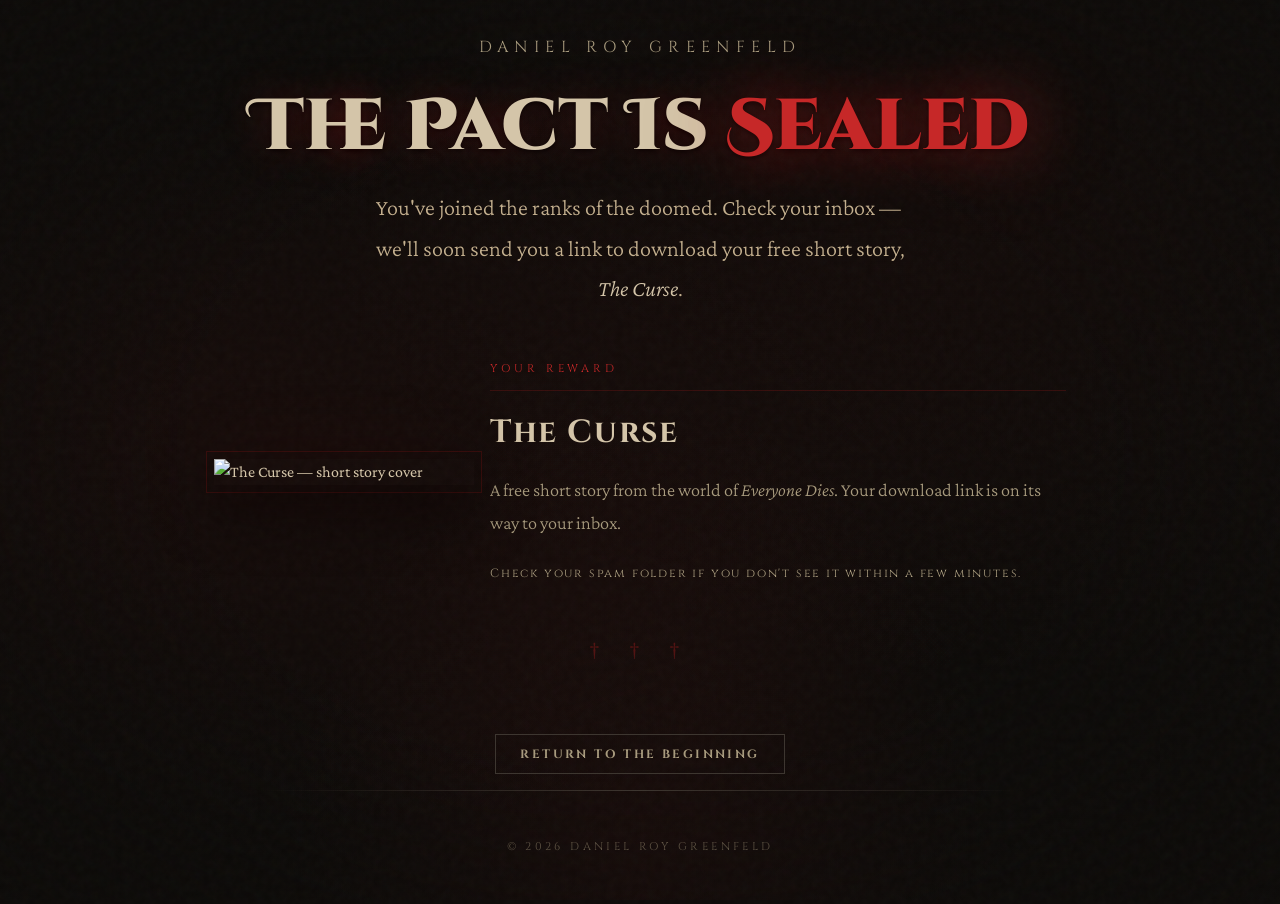
==== templates/signed_up.html @ 9774871b "Convert over to grum daniel" ====
<!DOCTYPE html>
<html lang="en">
<head>
    <meta charset="UTF-8">
    <meta name="viewport" content="width=device-width, initial-scale=1.0">
    <title>You're In — Daniel Roy Greenfeld</title>
    <meta name="description" content="You've joined the ranks. A free short story is on its way.">
    <link rel="preconnect" href="https://fonts.googleapis.com">
    <link rel="preconnect" href="https://fonts.gstatic.com" crossorigin>
    <link href="https://fonts.googleapis.com/css2?family=Cinzel:wght@400;700;900&family=Crimson+Pro:ital,wght@0,300;0,400;0,600;1,300;1,400&family=Cinzel+Decorative:wght@700;900&display=swap" rel="stylesheet">
    <style>
        *, *::before, *::after {
            margin: 0;
            padding: 0;
            box-sizing: border-box;
        }

        :root {
            --blood: #8b1a1a;
            --blood-bright: #c62828;
            --blood-glow: #e53935;
            --bone: #d4c5a9;
            --bone-dim: #a89b7e;
            --parchment: #c4b08f;
            --charcoal: #1a1714;
            --obsidian: #0d0b09;
            --ash: #2a2520;
            --smoke: #3d3630;
            --ember: rgba(198, 40, 40, 0.6);
        }

        html {
            scroll-behavior: smooth;
        }

        body {
            background-color: var(--obsidian);
            color: var(--bone);
            font-family: 'Crimson Pro', Georgia, serif;
            overflow-x: hidden;
            line-height: 1.6;
            -webkit-font-smoothing: antialiased;
        }

        /* ---- ATMOSPHERIC BACKGROUND ---- */
        .atmosphere {
            position: fixed;
            top: 0;
            left: 0;
            width: 100%;
            height: 100%;
            pointer-events: none;
            z-index: 0;
        }

        .atmosphere::before {
            content: '';
            position: absolute;
            top: 0;
            left: 0;
            width: 100%;
            height: 100%;
            background:
                radial-gradient(ellipse at 20% 50%, rgba(139, 26, 26, 0.08) 0%, transparent 60%),
                radial-gradient(ellipse at 80% 20%, rgba(139, 26, 26, 0.05) 0%, transparent 50%),
                radial-gradient(ellipse at 50% 100%, rgba(139, 26, 26, 0.1) 0%, transparent 40%);
        }

        .atmosphere::after {
            content: '';
            position: absolute;
            top: 0;
            left: 0;
            width: 100%;
            height: 100%;
            background:
                radial-gradient(ellipse at center, transparent 50%, var(--obsidian) 100%);
        }

        .grain {
            position: fixed;
            top: -50%;
            left: -50%;
            width: 200%;
            height: 200%;
            pointer-events: none;
            z-index: 1;
            opacity: 0.03;
            background-image: url("data:image/svg+xml,%3Csvg viewBox='0 0 256 256' xmlns='http://www.w3.org/2000/svg'%3E%3Cfilter id='noise'%3E%3CfeTurbulence type='fractalNoise' baseFrequency='0.9' numOctaves='4' stitchTiles='stitch'/%3E%3C/filter%3E%3Crect width='100%25' height='100%25' filter='url(%23noise)'/%3E%3C/svg%3E");
        }

        /* ---- EMBERS ---- */
        .embers {
            position: fixed;
            top: 0;
            left: 0;
            width: 100%;
            height: 100%;
            pointer-events: none;
            z-index: 2;
            overflow: hidden;
        }

        .ember {
            position: absolute;
            width: 2px;
            height: 2px;
            background: var(--blood-bright);
            border-radius: 50%;
            box-shadow: 0 0 6px 2px var(--ember), 0 0 12px 4px rgba(198, 40, 40, 0.3);
            animation: float-up linear infinite;
            opacity: 0;
        }

        .ember:nth-child(1) { left: 10%; animation-duration: 14s; animation-delay: 0s; }
        .ember:nth-child(2) { left: 25%; animation-duration: 18s; animation-delay: 3s; }
        .ember:nth-child(3) { left: 45%; animation-duration: 16s; animation-delay: 7s; }
        .ember:nth-child(4) { left: 65%; animation-duration: 20s; animation-delay: 2s; }
        .ember:nth-child(5) { left: 80%; animation-duration: 15s; animation-delay: 5s; }
        .ember:nth-child(6) { left: 35%; animation-duration: 22s; animation-delay: 9s; }
        .ember:nth-child(7) { left: 55%; animation-duration: 17s; animation-delay: 11s; }
        .ember:nth-child(8) { left: 90%; animation-duration: 19s; animation-delay: 1s; }

        @keyframes float-up {
            0% {
                transform: translateY(100vh) translateX(0) scale(0);
                opacity: 0;
            }
            10% {
                opacity: 0.8;
                transform: translateY(90vh) translateX(10px) scale(1);
            }
            50% {
                opacity: 0.4;
            }
            90% {
                opacity: 0;
            }
            100% {
                transform: translateY(-10vh) translateX(-20px) scale(0.3);
                opacity: 0;
            }
        }

        /* ---- MAIN CONTENT ---- */
        .content {
            position: relative;
            z-index: 10;
        }

        /* ---- CONFIRMATION SECTION ---- */
        .confirmation {
            min-height: 40vh;
            display: flex;
            flex-direction: column;
            align-items: center;
            justify-content: center;
            padding: 2rem 1.5rem;
            text-align: center;
            position: relative;
        }

        .author-name {
            font-family: 'Cinzel', serif;
            font-weight: 400;
            font-size: clamp(0.75rem, 1.5vw, 1rem);
            letter-spacing: 0.4em;
            text-transform: uppercase;
            color: var(--bone-dim);
            margin-bottom: 2rem;
            opacity: 0;
            animation: fade-in 1.5s ease 0.3s forwards;
        }

        .author-name a {
            color: inherit;
            text-decoration: none;
        }

        .author-name a:hover {
            color: var(--bone);
        }

        .confirm-title {
            font-family: 'Cinzel Decorative', 'Cinzel', serif;
            font-weight: 900;
            font-size: clamp(2.2rem, 6vw, 4.5rem);
            line-height: 1;
            color: var(--bone);
            text-shadow:
                0 0 40px rgba(139, 26, 26, 0.4),
                0 2px 4px rgba(0, 0, 0, 0.8);
            margin-bottom: 1.5rem;
            opacity: 0;
            animation: title-reveal 2s ease 0.6s forwards;
        }

        .confirm-title .blood {
            color: var(--blood-bright);
            text-shadow:
                0 0 60px rgba(198, 40, 40, 0.6),
                0 0 120px rgba(198, 40, 40, 0.3),
                0 2px 4px rgba(0, 0, 0, 0.8);
        }

        .confirm-message {
            font-family: 'Crimson Pro', serif;
            font-weight: 300;
            font-size: clamp(1.1rem, 2.5vw, 1.4rem);
            color: var(--parchment);
            max-width: 550px;
            margin: 0 auto 1rem;
            line-height: 1.8;
            opacity: 0;
            animation: fade-in 1.5s ease 1.2s forwards;
        }

        .confirm-message em {
            font-style: italic;
            color: var(--bone);
        }

        /* ---- STORY PREVIEW ---- */
        .story-preview {
            max-width: 900px;
            margin: 0 auto;
            padding: 0 1.5rem 1rem;
            display: grid;
            grid-template-columns: auto 1fr;
            gap: 1rem;
            align-items: center;
            opacity: 0;
            animation: fade-in 1.5s ease 1.8s forwards;
        }

        .story-cover-container {
            position: relative;
            justify-self: center;
        }

        .story-cover-container::before {
            content: '';
            position: absolute;
            top: -8px;
            left: -8px;
            right: -8px;
            bottom: -8px;
            border: 1px solid rgba(139, 26, 26, 0.3);
            pointer-events: none;
        }

        .story-cover-container::after {
            content: '';
            position: absolute;
            top: 0;
            left: 0;
            right: 0;
            bottom: 0;
            box-shadow:
                0 20px 60px rgba(0, 0, 0, 0.8),
                0 0 80px rgba(139, 26, 26, 0.15);
            pointer-events: none;
        }

        .story-cover-img {
            display: block;
            max-width: 100%;
            width: 260px;
            height: auto;
        }

        .story-details {
            display: flex;
            flex-direction: column;
            gap: 1rem;
        }

        .section-label {
            font-family: 'Cinzel', serif;
            font-size: 0.7rem;
            letter-spacing: 0.35em;
            text-transform: uppercase;
            color: var(--blood-bright);
            padding-bottom: 0.75rem;
            border-bottom: 1px solid rgba(139, 26, 26, 0.3);
        }

        .story-title {
            font-family: 'Cinzel', serif;
            font-weight: 700;
            font-size: clamp(1.4rem, 3vw, 2rem);
            color: var(--bone);
            letter-spacing: 0.05em;
        }

        .story-description {
            font-family: 'Crimson Pro', serif;
            font-weight: 300;
            font-size: 1.15rem;
            line-height: 1.8;
            color: var(--bone-dim);
        }

        .inbox-note {
            font-family: 'Cinzel', serif;
            font-size: 0.75rem;
            letter-spacing: 0.15em;
            color: var(--bone-dim);
            margin-top: 0.5rem;
        }

        /* ---- ORNAMENT ---- */
        .ornament {
            display: block;
            text-align: center;
            font-family: 'Crimson Pro', serif;
            font-size: 1.5rem;
            color: var(--blood);
            opacity: 0.5;
            margin: 2rem auto;
            letter-spacing: 0.5em;
        }

        /* ---- BACK LINK ---- */
        .back-section {
            padding: 2rem 1.5rem 1rem;
            text-align: center;
            opacity: 0;
            animation: fade-in 1.5s ease 2.2s forwards;
        }

        .btn-ghost {
            display: inline-block;
            font-family: 'Cinzel', serif;
            font-weight: 700;
            font-size: 0.75rem;
            letter-spacing: 0.2em;
            text-transform: uppercase;
            text-decoration: none;
            padding: 0.8em 2em;
            background: transparent;
            color: var(--bone-dim);
            border: 1px solid var(--smoke);
            transition: all 0.4s ease;
            cursor: pointer;
        }

        .btn-ghost:hover {
            border-color: var(--blood);
            color: var(--bone);
        }

        /* ---- FOOTER ---- */
        footer {
            padding: 3rem 1.5rem;
            text-align: center;
            position: relative;
        }

        footer::before {
            content: '';
            position: absolute;
            top: 0;
            left: 20%;
            width: 60%;
            height: 1px;
            background: linear-gradient(90deg, transparent, var(--smoke), transparent);
        }

        .footer-name {
            font-family: 'Cinzel', serif;
            font-size: 0.7rem;
            letter-spacing: 0.3em;
            text-transform: uppercase;
            color: var(--bone-dim);
            opacity: 0.5;
        }

        @keyframes fade-in {
            from { opacity: 0; transform: translateY(12px); }
            to { opacity: 1; transform: translateY(0); }
        }

        @keyframes title-reveal {
            from { opacity: 0; transform: translateY(20px) scale(0.97); }
            to { opacity: 1; transform: translateY(0) scale(1); }
        }

        /* ---- RESPONSIVE ---- */
        @media (max-width: 768px) {
            .story-preview {
                grid-template-columns: 1fr;
                gap: 2rem;
                text-align: center;
            }

            .story-cover-img {
                width: 220px;
            }

            .story-cover-container {
                justify-self: center;
            }
        }

        @media (max-width: 480px) {
            .confirmation {
                padding: 2rem 1rem;
            }

            .story-cover-img {
                width: 200px;
            }
        }
    </style>
</head>
<body>

    <!-- Atmospheric layers -->
    <div class="atmosphere"></div>
    <div class="grain"></div>
    <div class="embers">
        <div class="ember"></div>
        <div class="ember"></div>
        <div class="ember"></div>
        <div class="ember"></div>
        <div class="ember"></div>
        <div class="ember"></div>
        <div class="ember"></div>
        <div class="ember"></div>
    </div>

    <div class="content">

        <!-- ======== CONFIRMATION ======== -->
        <section class="confirmation">
            <p class="author-name"><a href="/">Daniel Roy Greenfeld</a></p>
            <h1 class="confirm-title">The Pact Is <span class="blood">Sealed</span></h1>
            <p class="confirm-message">
                You've joined the ranks of the doomed. Check your inbox&thinsp;&mdash;&thinsp;we'll
                soon send you a link to download your free short story,
                <em>The Curse</em>.
            </p>
        </section>

        <!-- ======== STORY PREVIEW ======== -->
        <div class="story-preview">
            <div class="story-cover-container">
                <img
                    class="story-cover-img"
                    src="/static/images/the-curse.png"
                    alt="The Curse — short story cover"
                >
            </div>
            <div class="story-details">
                <p class="section-label">Your Reward</p>
                <h2 class="story-title">The Curse</h2>
                <p class="story-description">
                    A free short story from the world of <em>Everyone Dies</em>.
                    Your download link is on its way to your inbox.
                </p>
                <p class="inbox-note">Check your spam folder if you don't see it within a few minutes.</p>
            </div>
        </div>

        <span class="ornament">&#x2020; &#x2020; &#x2020;</span>

        <div class="back-section">
            <a href="/" class="btn-ghost">Return to the Beginning</a>
        </div>

        <!-- ======== FOOTER ======== -->
        <footer>
            <p class="footer-name">&copy; 2026 Daniel Roy Greenfeld</p>
        </footer>

    </div>

</body>
</html>
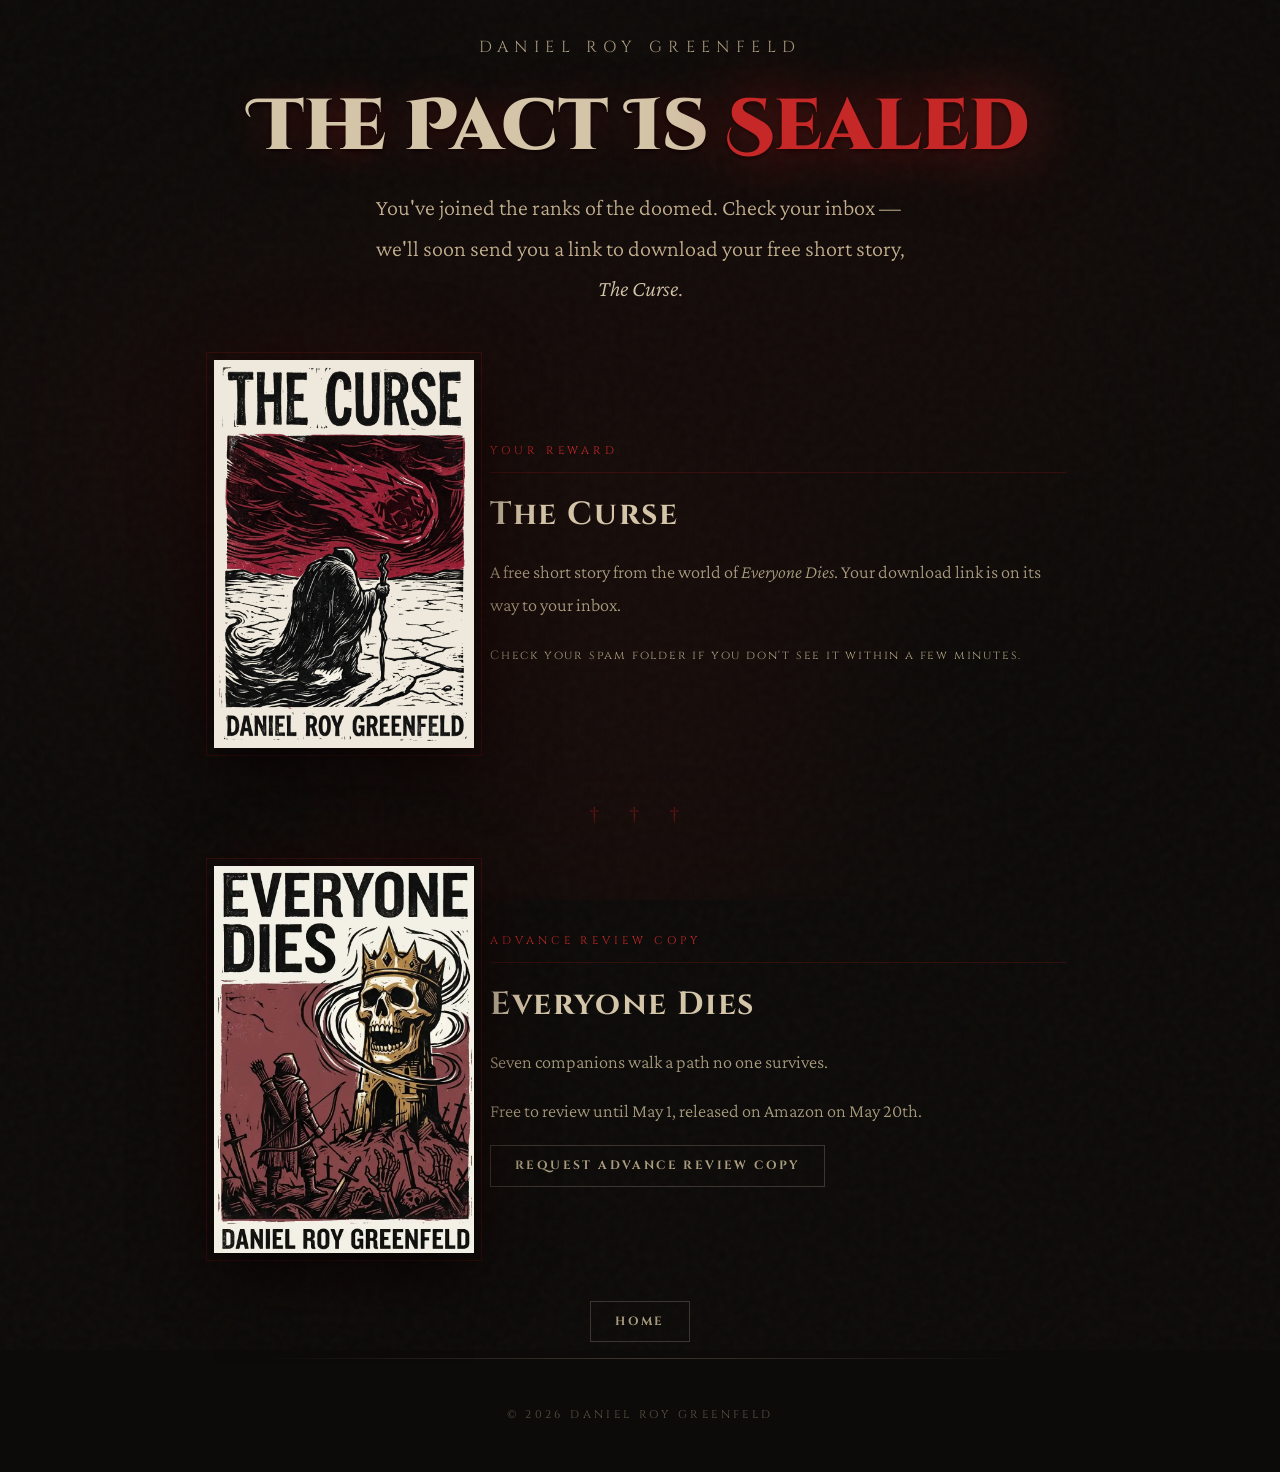
==== commit eb8e36fa: "Link to ARC of Everyone Dies" ====
--- a/templates/signed_up.html
+++ b/templates/signed_up.html
@@ -465,8 +465,30 @@
 
         <span class="ornament">&#x2020; &#x2020; &#x2020;</span>
 
+        <!-- ======== STORY PREVIEW ======== -->
+        <div class="story-preview">
+            <div class="story-cover-container">
+                <img
+                    class="story-cover-img"
+                    src="/static/images/everyone-dies.webp"
+                    alt="Everyone Dies Novel"
+                >
+            </div>
+            <div class="story-details">
+                <p class="section-label">Advance Review Copy</p>
+                <h2 class="story-title">Everyone Dies</h2>
+                <p class="story-description">
+                    Seven companions walk a path no one survives. 
+                </p>         
+                <p class="story-description">
+                    Free to review until May 1, released on Amazon on May 20th.
+                </p>                                
+                <p class="story-description"><a href="/arc" class="btn-ghost">Request advance review copy</a></p>
+            </div>
+        </div>        
+
         <div class="back-section">
-            <a href="/" class="btn-ghost">Return to the Beginning</a>
+            <a href="/" class="btn-ghost">Home</a>
         </div>
 
         <!-- ======== FOOTER ======== -->
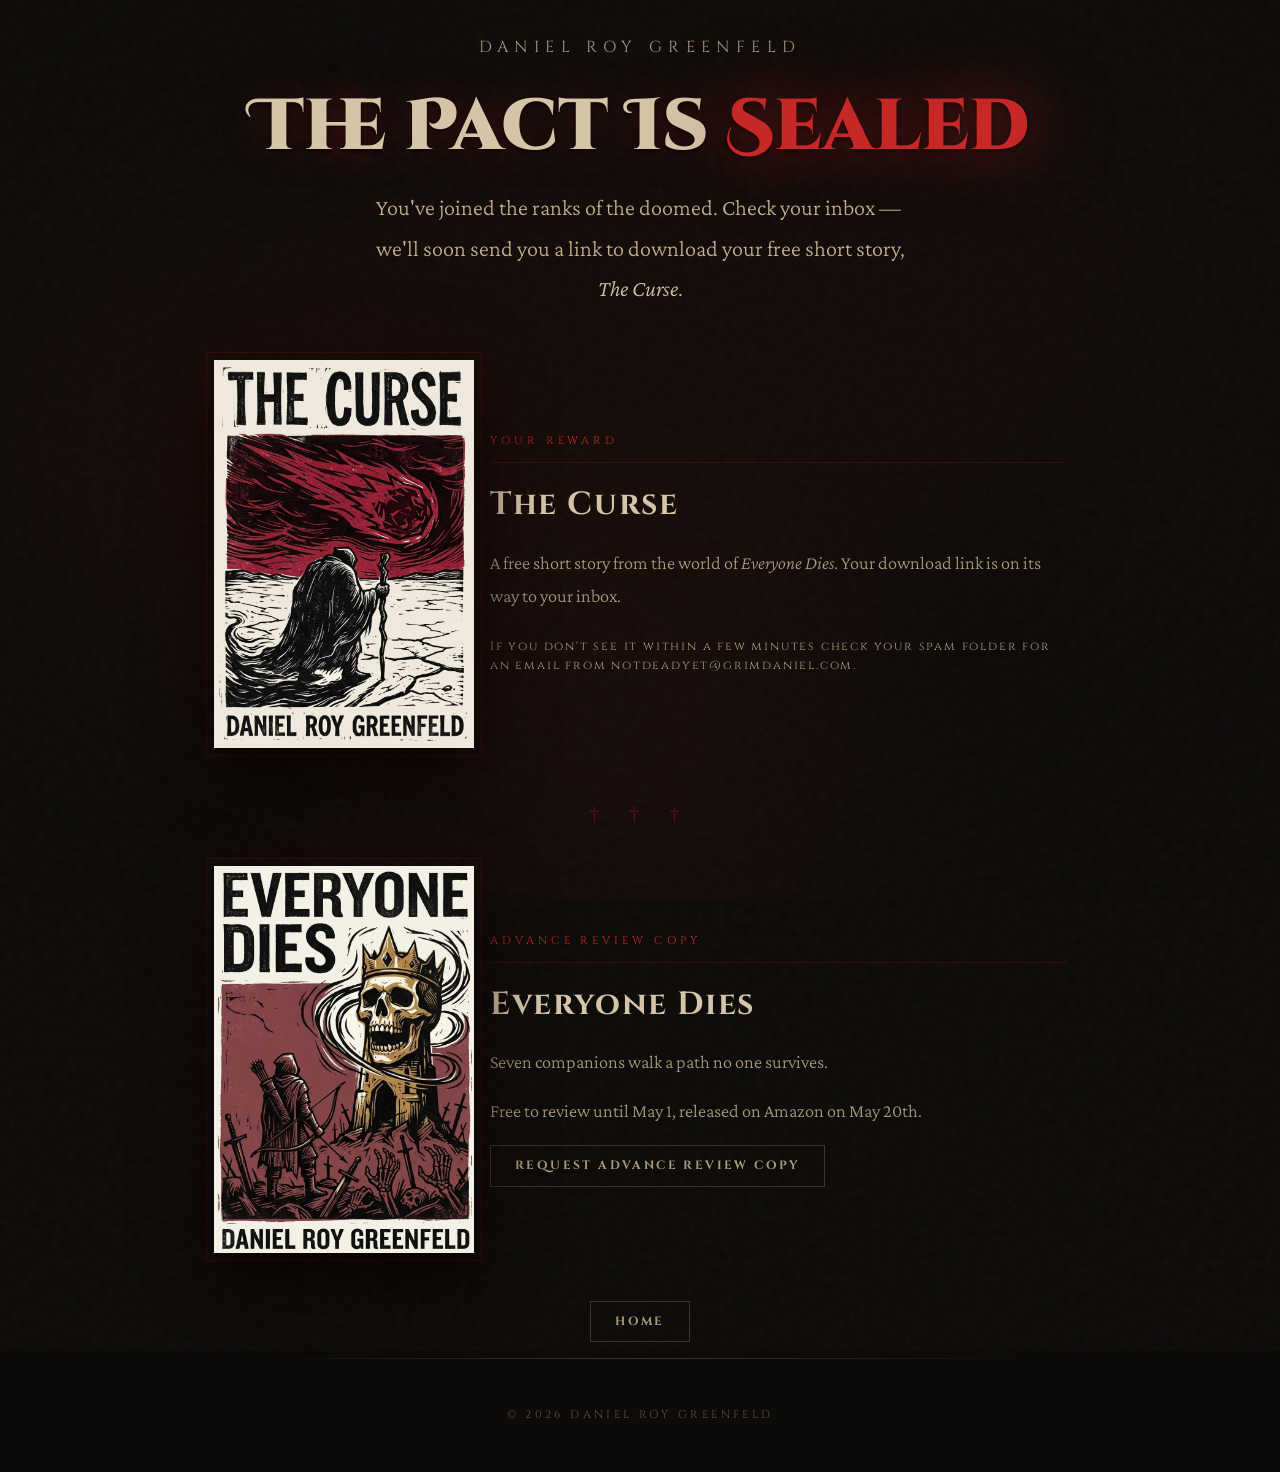
==== commit e9b2012d: "Cleaner englush" ====
--- a/templates/signed_up.html
+++ b/templates/signed_up.html
@@ -459,7 +459,7 @@
                     A free short story from the world of <em>Everyone Dies</em>.
                     Your download link is on its way to your inbox.
                 </p>
-                <p class="inbox-note">Check your spam folder if you don't see it within a few minutes.</p>
+                <p class="inbox-note">If you don't see it within a few minutes check your spam folder for an email from notdeadyet@grimdaniel.com.</p>
             </div>
         </div>
 
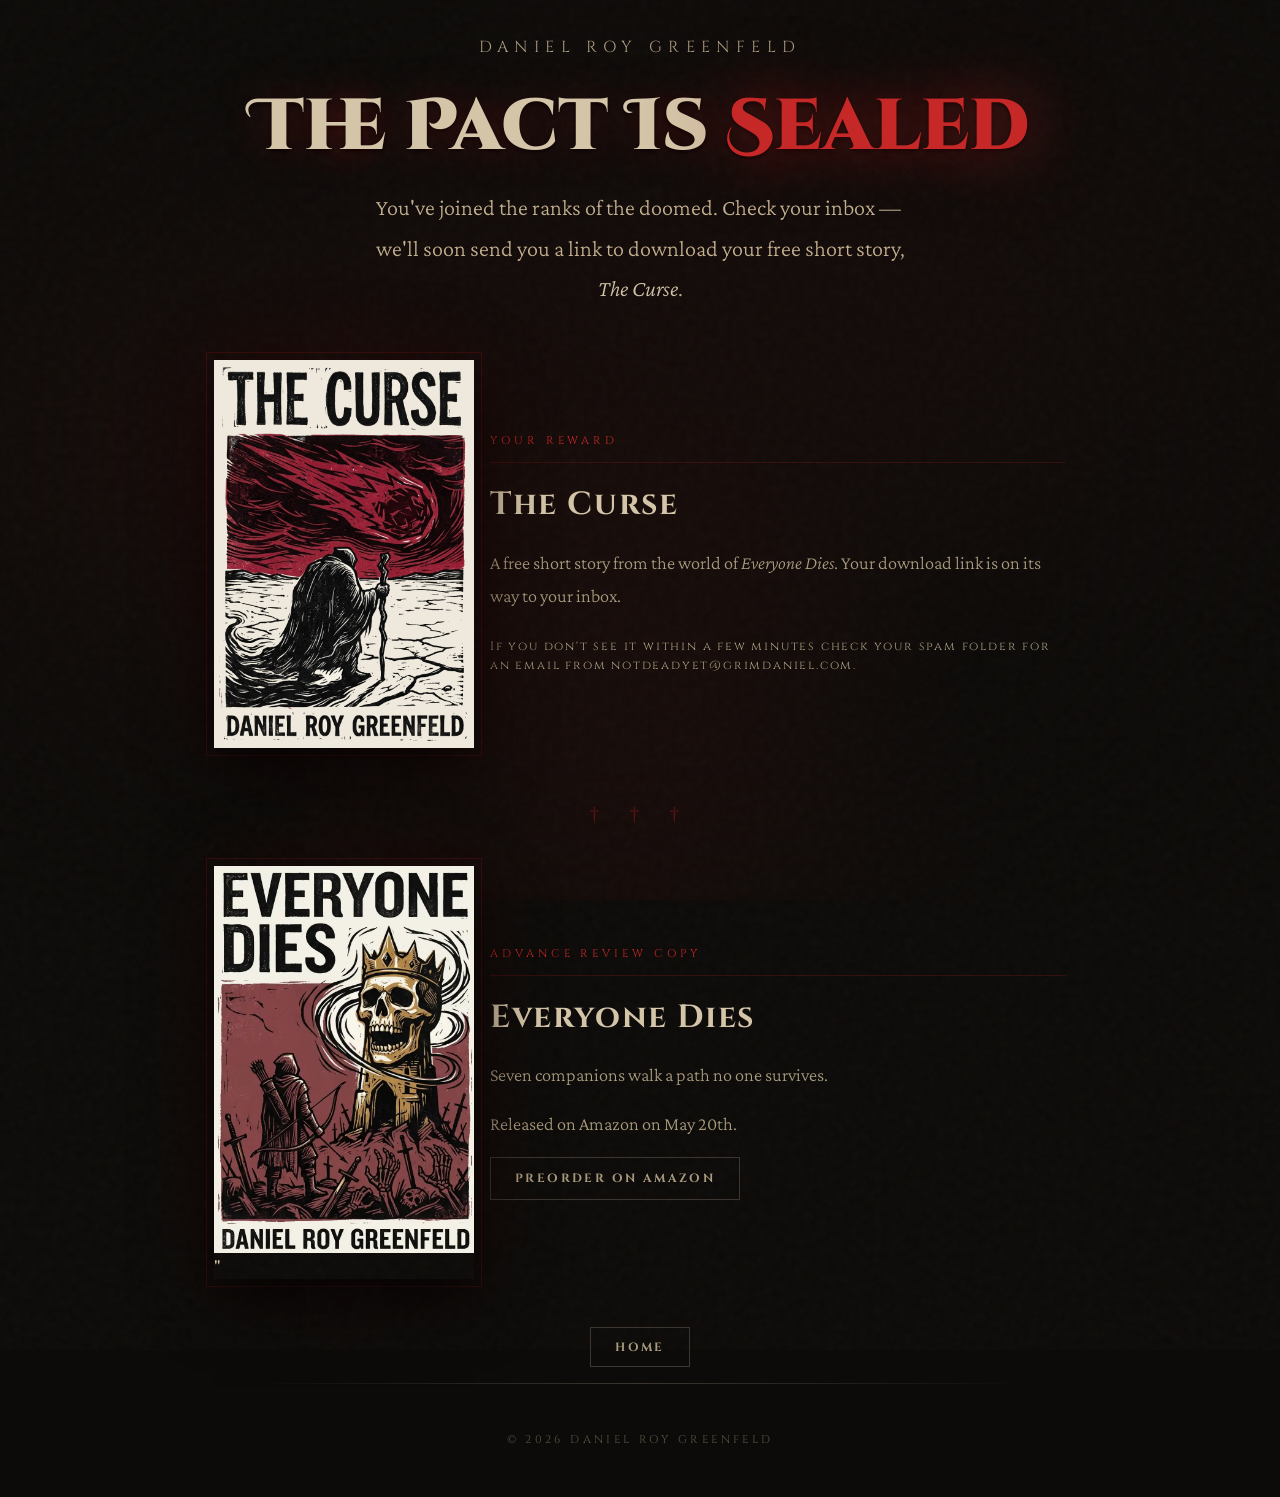
==== commit 9a0f6a0b: "Add redirect link" ====
--- a/templates/signed_up.html
+++ b/templates/signed_up.html
@@ -468,11 +468,13 @@
         <!-- ======== STORY PREVIEW ======== -->
         <div class="story-preview">
             <div class="story-cover-container">
+                <a href="/preorder-everyone-dies">
                 <img
                     class="story-cover-img"
                     src="/static/images/everyone-dies.webp"
                     alt="Everyone Dies Novel"
                 >
+                </a>"
             </div>
             <div class="story-details">
                 <p class="section-label">Advance Review Copy</p>
@@ -481,9 +483,9 @@
                     Seven companions walk a path no one survives. 
                 </p>         
                 <p class="story-description">
-                    Free to review until May 1, released on Amazon on May 20th.
+                    Released on Amazon on May 20th.
                 </p>                                
-                <p class="story-description"><a href="/arc" class="btn-ghost">Request advance review copy</a></p>
+                <p class="story-description"><a href="/preorder-everyone-dies" class="btn-ghost">Preorder on Amazon</a></p>
             </div>
         </div>        
 
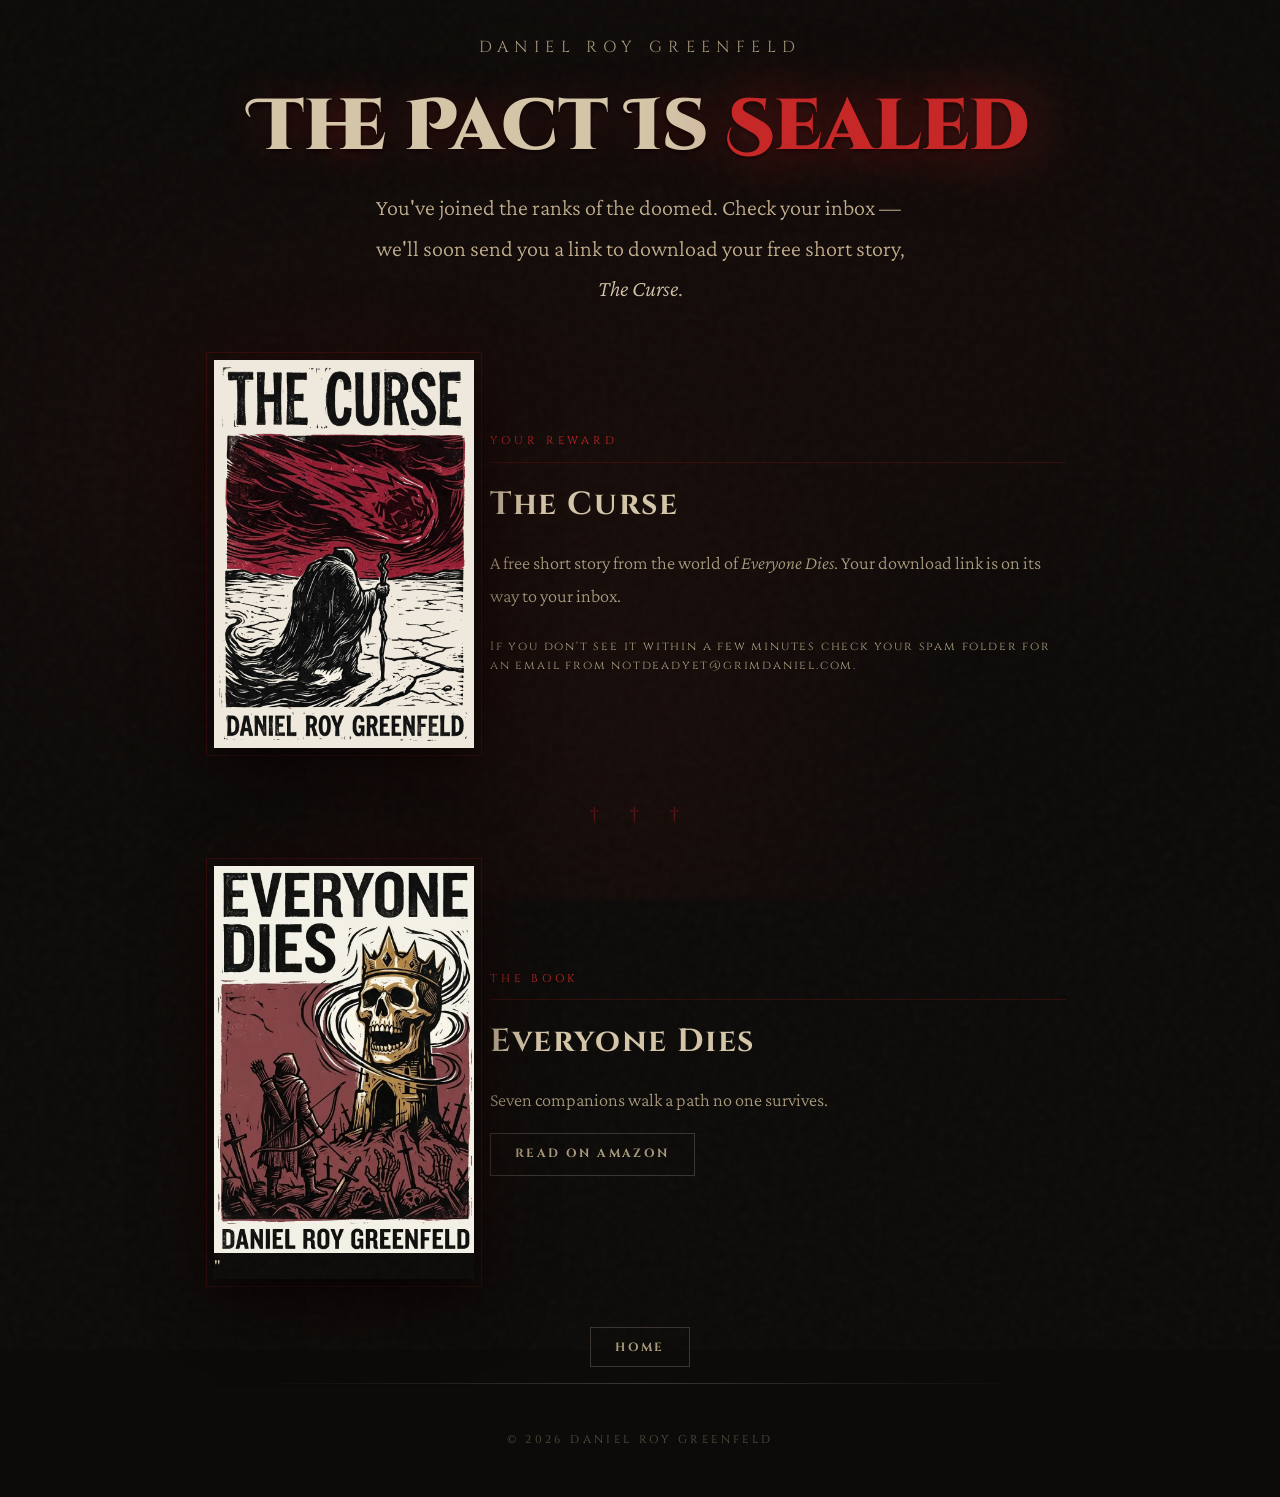
==== commit 8a49aace: "Prep" ====
--- a/templates/signed_up.html
+++ b/templates/signed_up.html
@@ -468,7 +468,7 @@
         <!-- ======== STORY PREVIEW ======== -->
         <div class="story-preview">
             <div class="story-cover-container">
-                <a href="/preorder-everyone-dies">
+                <a href="/read-everyone-dies" target="_blank">
                 <img
                     class="story-cover-img"
                     src="/static/images/everyone-dies.webp"
@@ -477,15 +477,12 @@
                 </a>"
             </div>
             <div class="story-details">
-                <p class="section-label">Advance Review Copy</p>
+                <p class="section-label">The Book</p>
                 <h2 class="story-title">Everyone Dies</h2>
                 <p class="story-description">
                     Seven companions walk a path no one survives. 
-                </p>         
-                <p class="story-description">
-                    Released on Amazon on May 20th.
-                </p>                                
-                <p class="story-description"><a href="/preorder-everyone-dies" class="btn-ghost">Preorder on Amazon</a></p>
+                </p>                              
+                <p class="story-description"><a href="/read-everyone-dies" class="btn-ghost">Read on Amazon</a></p>
             </div>
         </div>        
 
